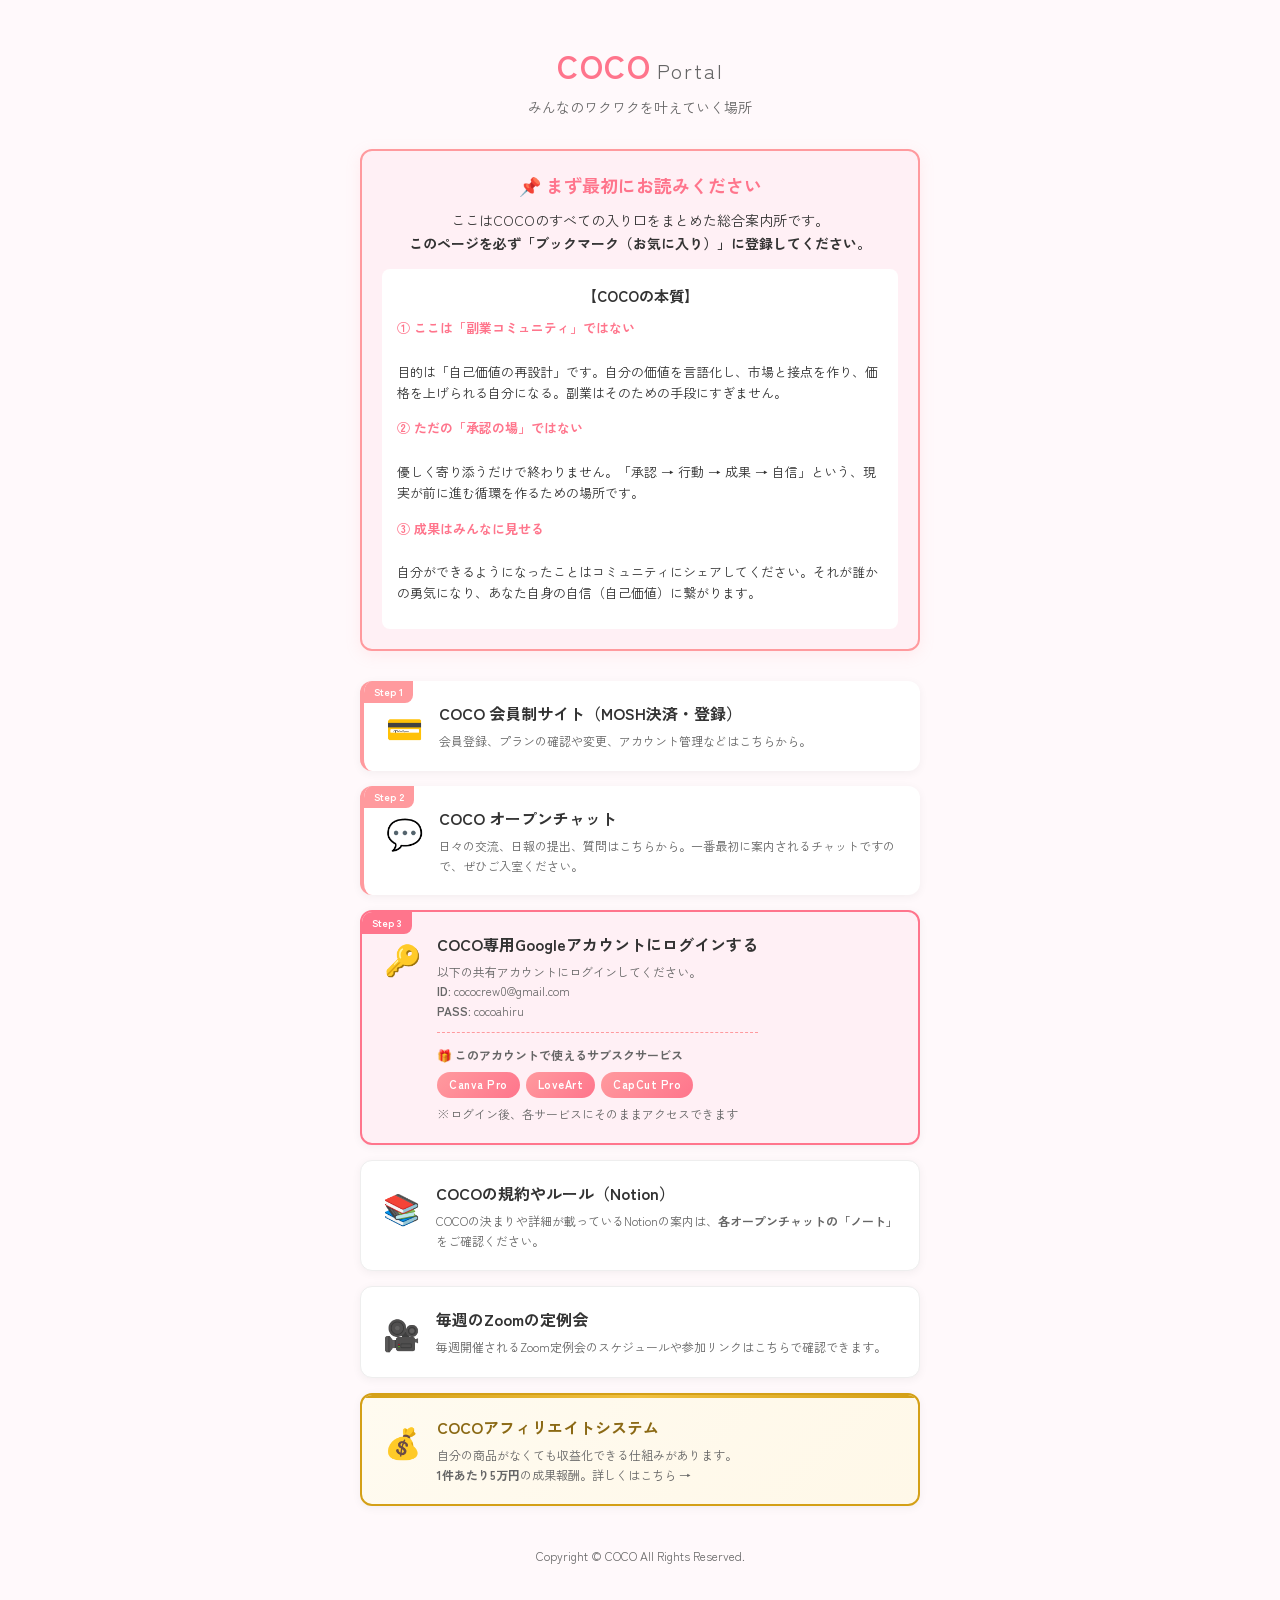
==== index.html @ 487f7780 "Add files via upload" ====
<!DOCTYPE html>
<html lang="ja">

<head>
    <meta charset="UTF-8">
    <meta name="viewport" content="width=device-width, initial-scale=1.0">
    <title>COCO Portal</title>
    <link href="https://fonts.googleapis.com/css2?family=Zen+Kaku+Gothic+New:wght@400;500;700&display=swap"
        rel="stylesheet">
    <link rel="stylesheet" href="styles.css">
</head>

<body>
    <div class="container">
        <!-- ヘッダー部分 -->
        <header class="header">
            <h1 class="logo">COCO<span>Portal</span></h1>
            <p class="subtitle">みんなのワクワクを叶えていく場所</p>
        </header>

        <!-- 重要なお知らせ -->
        <div class="alert-box">
            <h3>📌 まず最初にお読みください</h3>
            <p>ここはCOCOのすべての入り口をまとめた総合案内所です。<br>
                <strong>このページを必ず「ブックマーク（お気に入り）」に登録してください。</strong>
            </p>

            <div class="rule-section">
                <h4>【COCOの本質】</h4>
                <ul style="list-style-type: none; padding-left: 0;">
                    <li style="margin-bottom: 15px;"><strong>① ここは「副業コミュニティ」ではない</strong><br>
                        目的は「自己価値の再設計」です。自分の価値を言語化し、市場と接点を作り、価格を上げられる自分になる。副業はそのための手段にすぎません。</li>
                    <li style="margin-bottom: 15px;"><strong>② ただの「承認の場」ではない</strong><br>
                        優しく寄り添うだけで終わりません。「承認 → 行動 → 成果 → 自信」という、現実が前に進む循環を作るための場所です。</li>
                    <li><strong>③ 成果はみんなに見せる</strong><br>
                        自分ができるようになったことはコミュニティにシェアしてください。それが誰かの勇気になり、あなた自身の自信（自己価値）に繋がります。</li>
                </ul>
            </div>
        </div>

        <!-- メインメニュー -->
        <main class="menu-grid">

            <!-- Step 1: 決済・登録 -->
            <a href="https://mosh.jp/services/321899?openExternalBrowser=1" class="card step-card" target="_blank">
                <span class="step-badge">Step 1</span>
                <div class="card-icon">💳</div>
                <div class="card-content">
                    <h2>COCO 会員制サイト（MOSH決済・登録）</h2>
                    <p>会員登録、プランの確認や変更、アカウント管理などはこちらから。</p>
                </div>
            </a>

            <!-- Step 2: オープンチャット -->
            <a href="#" class="card step-card">
                <span class="step-badge">Step 2</span>
                <div class="card-icon">💬</div>
                <div class="card-content">
                    <h2>COCO オープンチャット</h2>
                    <p>日々の交流、日報の提出、質問はこちらから。一番最初に案内されるチャットですので、ぜひご入室ください。</p>
                </div>
            </a>

            <!-- Step 3: Googleアカウントログイン -->
            <a href="https://accounts.google.com/" class="card highlight-card" target="_blank">
                <span class="step-badge">Step 3</span>
                <div class="card-icon">🔑</div>
                <div class="card-content">
                    <h2>COCO専用Googleアカウントにログインする</h2>
                    <p>以下の共有アカウントにログインしてください。<br>
                        <strong>ID:</strong> cococrew0@gmail.com<br>
                        <strong>PASS:</strong> cocoahiru
                    </p>
                    <div class="subscriptions">
                        <p class="subscriptions-label">🎁 このアカウントで使えるサブスクサービス</p>
                        <div class="subscription-badges">
                            <span class="sub-badge">Canva Pro</span>
                            <span class="sub-badge">LoveArt</span>
                            <span class="sub-badge">CapCut Pro</span>
                        </div>
                        <p class="subscriptions-note">※ログイン後、各サービスにそのままアクセスできます</p>
                    </div>
                </div>
            </a>

            <!-- 規約やルール -->
            <div class="card standard-card" style="cursor: default;">
                <div class="card-icon">📚</div>
                <div class="card-content">
                    <h2>COCOの規約やルール（Notion）</h2>
                    <p>COCOの決まりや詳細が載っているNotionの案内は、<strong>各オープンチャットの「ノート」</strong>をご確認ください。</p>
                </div>
            </div>

            <!-- 定例会 -->
            <a href="https://calendar.google.com/calendar/u/0?cid=Y29jb2NyZXcwQGdtYWlsLmNvbQ" class="card standard-card"
                target="_blank">
                <div class="card-icon">🎥</div>
                <div class="card-content">
                    <h2>毎週のZoomの定例会</h2>
                    <p>毎週開催されるZoom定例会のスケジュールや参加リンクはこちらで確認できます。</p>
                </div>
            </a>

            <!-- アフィリエイトシステム -->
            <a href="affiliate.html" class="card affiliate-card">
                <div class="card-icon">💰</div>
                <div class="card-content">
                    <h2>COCOアフィリエイトシステム</h2>
                    <p>自分の商品がなくても収益化できる仕組みがあります。<br>
                        <strong>1件あたり5万円</strong>の成果報酬。詳しくはこちら →</p>
                </div>
            </a>

        </main>

        <footer class="footer">
            <p>Copyright © COCO All Rights Reserved.</p>
        </footer>
    </div>
</body>

</html>
---- styles.css ----
:root {
    --primary-color: #ff9a9e;     /* 少し温かみのあるピンク */
    --secondary-color: #fecfef;   /* 薄いピンク */
    --accent-color: #ff758c;      /* 濃いピンク・赤系（ボタンなど） */
    --text-main: #333333;         /* 濃すぎない黒（優しい印象） */
    --text-light: #666666;
    --bg-color: #fff9fb;          /* 背景色（真っ白ではなくわずかにピンクがかった白） */
    --card-bg: #ffffff;
    --alert-bg: #fff0f5;          /* 重要なお知らせの背景 */
    --gold-color: #d4a017;        /* アフィリエイト用ゴールド */
    --gold-bg: #fffbf0;           /* アフィリエイト用背景 */
}

* {
    margin: 0;
    padding: 0;
    box-sizing: border-box;
}

body {
    font-family: 'Zen Kaku Gothic New', sans-serif;
    background-color: var(--bg-color);
    color: var(--text-main);
    line-height: 1.6;
    padding-bottom: 50px;
}

.container {
    max-width: 600px; /* スマホ特化の幅 */
    margin: 0 auto;
    padding: 20px;
}

/* ヘッダー */
.header {
    text-align: center;
    margin-bottom: 30px;
    padding-top: 20px;
}

.logo {
    font-size: 32px;
    font-weight: 700;
    color: var(--accent-color);
    letter-spacing: 2px;
}

.logo span {
    color: var(--text-light);
    font-size: 20px;
    margin-left: 5px;
    font-weight: 400;
}

.subtitle {
    font-size: 14px;
    color: var(--text-light);
    margin-top: 5px;
}

/* アラート・ルール部分 */
.alert-box {
    background-color: var(--alert-bg);
    border: 2px solid var(--primary-color);
    border-radius: 12px;
    padding: 20px;
    margin-bottom: 30px;
    box-shadow: 0 4px 15px rgba(255, 154, 158, 0.15);
}

.alert-box h3 {
    color: var(--accent-color);
    font-size: 18px;
    margin-bottom: 10px;
    text-align: center;
}

.alert-box p {
    font-size: 14px;
    margin-bottom: 15px;
    text-align: center;
}

.rule-section {
    background-color: white;
    padding: 15px;
    border-radius: 8px;
}

.rule-section h4 {
    color: var(--text-main);
    font-size: 15px;
    margin-bottom: 10px;
    text-align: center;
}

.rule-section ol {
    padding-left: 20px;
}

.rule-section li {
    font-size: 13px;
    margin-bottom: 10px;
}

.rule-section li strong {
    color: var(--accent-color);
    display: block;
    margin-bottom: 2px;
}

/* カードメニュー */
.menu-grid {
    display: flex;
    flex-direction: column;
    gap: 15px;
}

.card {
    display: flex;
    align-items: flex-start;
    padding: 20px;
    background-color: var(--card-bg);
    border-radius: 12px;
    text-decoration: none;
    color: var(--text-main);
    box-shadow: 0 2px 10px rgba(0, 0, 0, 0.05);
    transition: transform 0.2s, box-shadow 0.2s;
    position: relative;
    overflow: hidden;
}

.card:hover {
    transform: translateY(-2px);
    box-shadow: 0 6px 15px rgba(0, 0, 0, 0.08);
}

.card-icon {
    font-size: 30px;
    margin-right: 15px;
    min-width: 40px;
    text-align: center;
    padding-top: 2px;
}

.card-content h2 {
    font-size: 16px;
    margin-bottom: 5px;
    color: var(--text-main);
}

.card-content p {
    font-size: 12px;
    color: var(--text-light);
}

/* Stepバッジ */
.step-badge {
    position: absolute;
    top: 0;
    left: 0;
    background-color: var(--text-main);
    color: white;
    font-size: 10px;
    padding: 3px 10px;
    border-radius: 0 0 8px 0;
    font-weight: 700;
}

/* 特定のカードの色分け */
.step-card {
    border-left: 4px solid var(--primary-color);
}
.step-card .step-badge {
    background-color: var(--primary-color);
}

.highlight-card {
    border: 2px solid var(--accent-color);
    background-color: var(--alert-bg);
}
.highlight-card .step-badge {
    background-color: var(--accent-color);
}

.standard-card {
    border: 1px solid #eee;
}

/* サブスクサービス表示 */
.subscriptions {
    margin-top: 12px;
    padding-top: 12px;
    border-top: 1px dashed var(--primary-color);
}

.subscriptions-label {
    font-size: 12px;
    font-weight: 700;
    color: var(--accent-color);
    margin-bottom: 8px;
    text-align: left;
}

.subscription-badges {
    display: flex;
    flex-wrap: wrap;
    gap: 6px;
    margin-bottom: 6px;
}

.sub-badge {
    display: inline-block;
    background: linear-gradient(135deg, var(--primary-color), var(--accent-color));
    color: white;
    font-size: 11px;
    font-weight: 700;
    padding: 4px 12px;
    border-radius: 20px;
    letter-spacing: 0.5px;
}

.subscriptions-note {
    font-size: 11px;
    color: var(--text-light);
    text-align: left;
    margin-bottom: 0;
}

/* アフィリエイトカード */
.affiliate-card {
    border: 2px solid var(--gold-color);
    background: linear-gradient(135deg, var(--gold-bg), #fff8e8);
    position: relative;
}

.affiliate-card::before {
    content: '';
    position: absolute;
    top: 0;
    left: 0;
    right: 0;
    height: 3px;
    background: linear-gradient(90deg, #d4a017, #f0c040, #d4a017);
}

.affiliate-card h2 {
    color: #8b6914;
}

.affiliate-card:hover {
    box-shadow: 0 6px 20px rgba(212, 160, 23, 0.2);
}

/* フッター */
.footer {
    text-align: center;
    margin-top: 40px;
    font-size: 12px;
    color: var(--text-light);
}

/* ========================
   アフィリエイトページ用
   ======================== */

/* ページヘッダー */
.page-header {
    text-align: center;
    margin-bottom: 30px;
    padding-top: 20px;
}

.page-header h1 {
    font-size: 24px;
    font-weight: 700;
    color: var(--text-main);
    margin-bottom: 8px;
}

.page-header .lead {
    font-size: 14px;
    color: var(--text-light);
    line-height: 1.8;
}

.back-link {
    display: inline-block;
    margin-bottom: 15px;
    font-size: 13px;
    color: var(--accent-color);
    text-decoration: none;
    transition: opacity 0.2s;
}
.back-link:hover {
    opacity: 0.7;
}

/* セクション共通 */
.section {
    background-color: var(--card-bg);
    border-radius: 12px;
    padding: 24px 20px;
    margin-bottom: 20px;
    box-shadow: 0 2px 10px rgba(0, 0, 0, 0.05);
}

.section h2 {
    font-size: 18px;
    font-weight: 700;
    color: var(--text-main);
    margin-bottom: 15px;
    padding-bottom: 10px;
    border-bottom: 2px solid var(--secondary-color);
}

.section h3 {
    font-size: 15px;
    font-weight: 700;
    color: var(--accent-color);
    margin-top: 18px;
    margin-bottom: 8px;
}

.section p {
    font-size: 14px;
    line-height: 1.9;
    margin-bottom: 12px;
    color: var(--text-main);
}

.section ul {
    padding-left: 20px;
    margin-bottom: 12px;
}

.section li {
    font-size: 14px;
    line-height: 1.8;
    margin-bottom: 6px;
    color: var(--text-main);
}

/* 悩みリスト */
.pain-list {
    list-style: none;
    padding-left: 0;
}

.pain-list li {
    position: relative;
    padding-left: 28px;
    margin-bottom: 10px;
    font-size: 14px;
}

.pain-list li::before {
    content: '😔';
    position: absolute;
    left: 0;
    top: 0;
}

/* ステップフロー */
.flow-steps {
    list-style: none;
    padding-left: 0;
    counter-reset: flow-counter;
}

.flow-steps li {
    position: relative;
    padding: 12px 12px 12px 50px;
    margin-bottom: 8px;
    background-color: var(--alert-bg);
    border-radius: 8px;
    font-size: 14px;
    counter-increment: flow-counter;
}

.flow-steps li::before {
    content: counter(flow-counter);
    position: absolute;
    left: 12px;
    top: 50%;
    transform: translateY(-50%);
    width: 28px;
    height: 28px;
    background: linear-gradient(135deg, var(--primary-color), var(--accent-color));
    color: white;
    border-radius: 50%;
    display: flex;
    align-items: center;
    justify-content: center;
    font-size: 13px;
    font-weight: 700;
}

/* ハイライトボックス */
.highlight-box {
    background: linear-gradient(135deg, var(--gold-bg), #fff8e8);
    border: 2px solid var(--gold-color);
    border-radius: 10px;
    padding: 16px;
    margin: 15px 0;
    text-align: center;
}

.highlight-box .big-text {
    font-size: 28px;
    font-weight: 700;
    color: #8b6914;
    margin-bottom: 4px;
}

.highlight-box .sub-text {
    font-size: 13px;
    color: var(--text-light);
    margin-bottom: 0;
}

/* コツカード */
.tip-card {
    background-color: var(--alert-bg);
    border-left: 4px solid var(--accent-color);
    border-radius: 0 8px 8px 0;
    padding: 16px;
    margin-bottom: 12px;
}

.tip-card .tip-title {
    font-size: 14px;
    font-weight: 700;
    color: var(--accent-color);
    margin-bottom: 6px;
}

.tip-card .tip-body {
    font-size: 13px;
    color: var(--text-main);
    line-height: 1.8;
    margin-bottom: 0;
}

/* CTAボタン */
.cta-section {
    text-align: center;
    padding: 30px 20px;
}

.cta-button {
    display: inline-block;
    background: linear-gradient(135deg, #4caf50, #2e7d32);
    color: white;
    font-size: 16px;
    font-weight: 700;
    padding: 16px 40px;
    border-radius: 50px;
    text-decoration: none;
    box-shadow: 0 4px 15px rgba(76, 175, 80, 0.3);
    transition: transform 0.2s, box-shadow 0.2s;
    letter-spacing: 1px;
}

.cta-button:hover {
    transform: translateY(-2px);
    box-shadow: 0 6px 20px rgba(76, 175, 80, 0.4);
}

.cta-note {
    font-size: 12px;
    color: var(--text-light);
    margin-top: 10px;
}
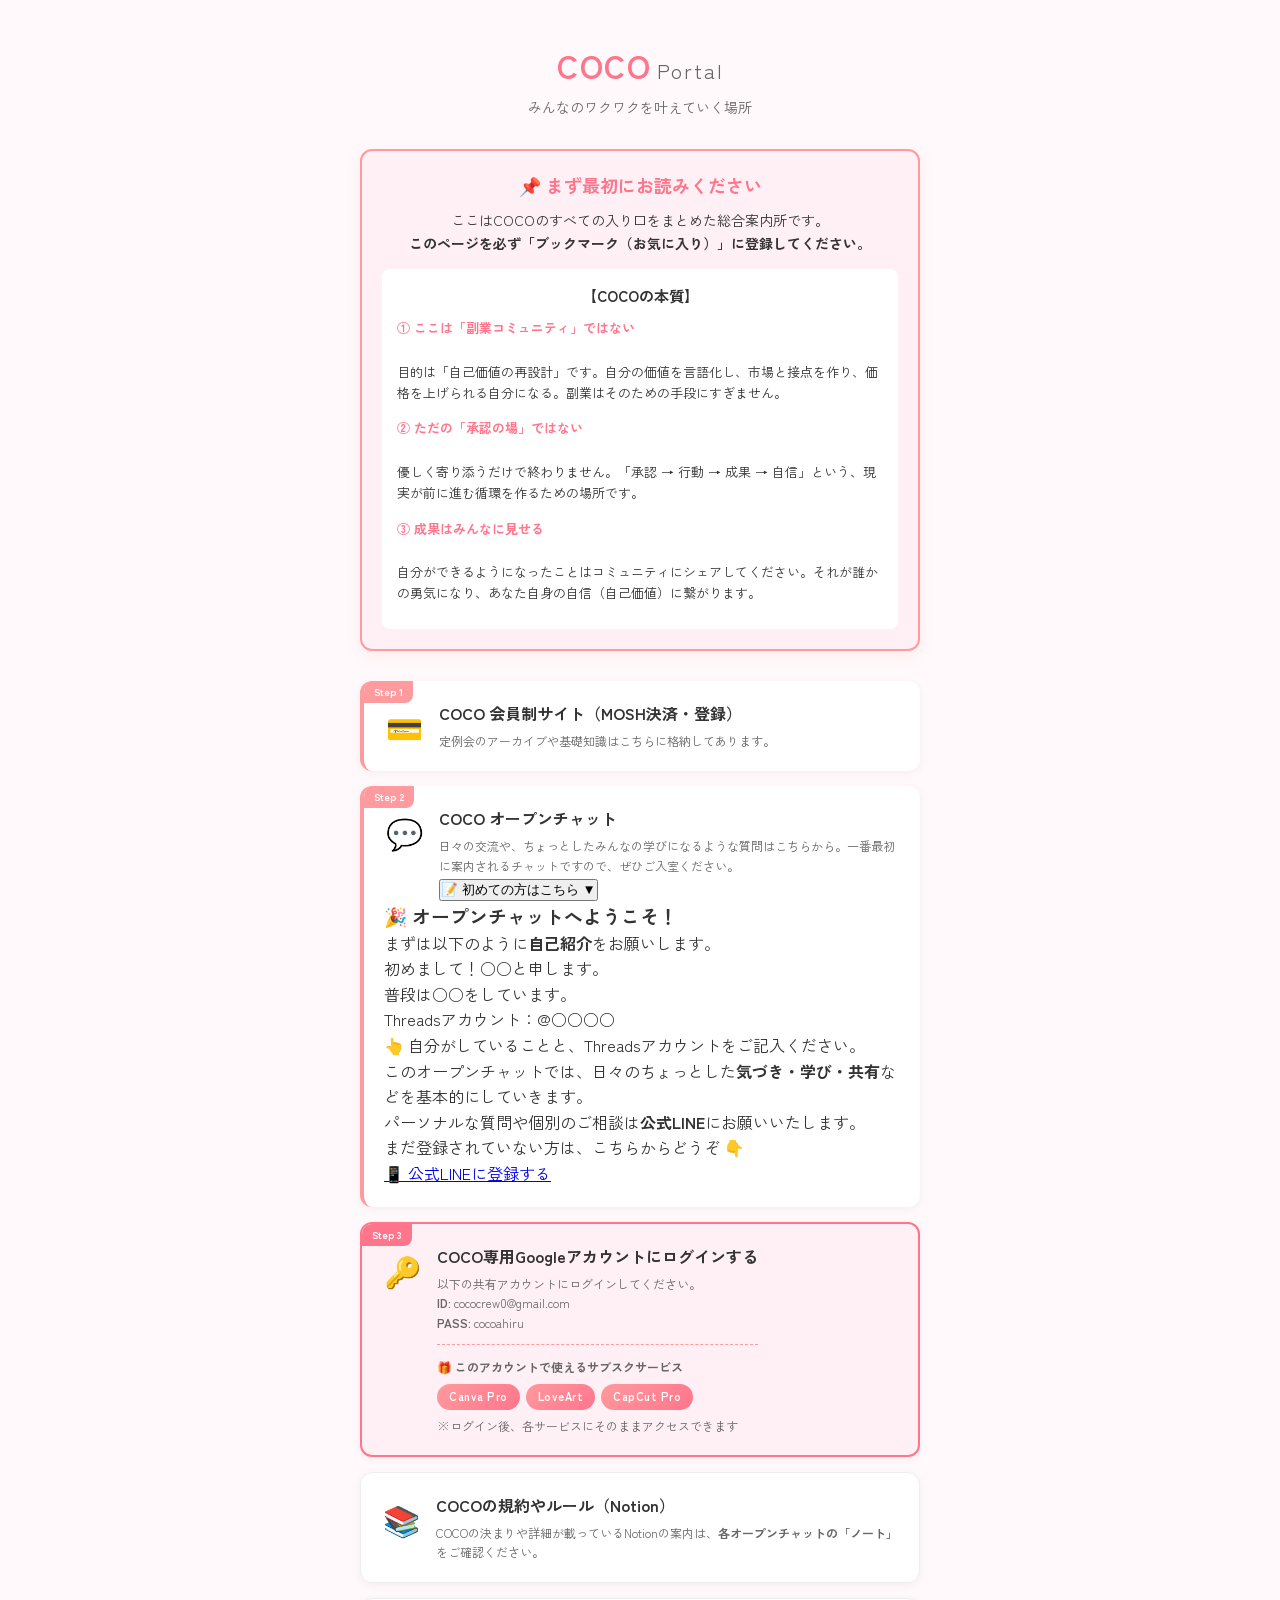
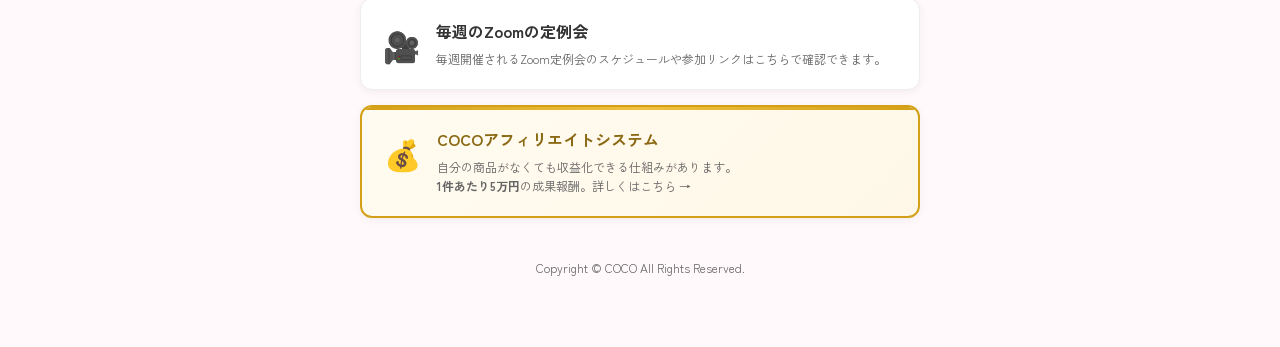
==== commit ae3b99f2: "Add files via upload" ====
--- a/index.html
+++ b/index.html
@@ -47,19 +47,39 @@
                 <div class="card-icon">💳</div>
                 <div class="card-content">
                     <h2>COCO 会員制サイト（MOSH決済・登録）</h2>
-                    <p>会員登録、プランの確認や変更、アカウント管理などはこちらから。</p>
+                    <p>定例会のアーカイブや基礎知識はこちらに格納してあります。</p>
                 </div>
             </a>
 
             <!-- Step 2: オープンチャット -->
-            <a href="#" class="card step-card">
-                <span class="step-badge">Step 2</span>
-                <div class="card-icon">💬</div>
-                <div class="card-content">
-                    <h2>COCO オープンチャット</h2>
-                    <p>日々の交流、日報の提出、質問はこちらから。一番最初に案内されるチャットですので、ぜひご入室ください。</p>
+            <div class="card step-card" style="cursor: default; flex-direction: column;">
+                <div style="display: flex; align-items: flex-start; width: 100%;">
+                    <span class="step-badge">Step 2</span>
+                    <div class="card-icon">💬</div>
+                    <div class="card-content">
+                        <h2>COCO オープンチャット</h2>
+                        <p>日々の交流や、ちょっとしたみんなの学びになるような質問はこちらから。一番最初に案内されるチャットですので、ぜひご入室ください。</p>
+                        <button class="guide-toggle" onclick="document.getElementById('oc-guide').classList.toggle('open')">📝 初めての方はこちら ▼</button>
+                    </div>
                 </div>
-            </a>
+                <div id="oc-guide" class="guide-panel">
+                    <div class="guide-inner">
+                        <h3>🎉 オープンチャットへようこそ！</h3>
+                        <p>まずは以下のように<strong>自己紹介</strong>をお願いします。</p>
+                        <div class="guide-example">
+                            <p>初めまして！○○と申します。<br>
+                            普段は○○をしています。<br>
+                            Threadsアカウント：@○○○○</p>
+                        </div>
+                        <p class="guide-note">👆 自分がしていることと、Threadsアカウントをご記入ください。</p>
+                        <div class="guide-divider"></div>
+                        <p>このオープンチャットでは、日々のちょっとした<strong>気づき・学び・共有</strong>などを基本的にしていきます。</p>
+                        <p>パーソナルな質問や個別のご相談は<strong>公式LINE</strong>にお願いいたします。<br>
+                        まだ登録されていない方は、こちらからどうぞ 👇</p>
+                        <a href="https://lin.ee/aBHg5Ch" class="guide-line-btn" target="_blank">📱 公式LINEに登録する</a>
+                    </div>
+                </div>
+            </div>
 
             <!-- Step 3: Googleアカウントログイン -->
             <a href="https://accounts.google.com/" class="card highlight-card" target="_blank">
